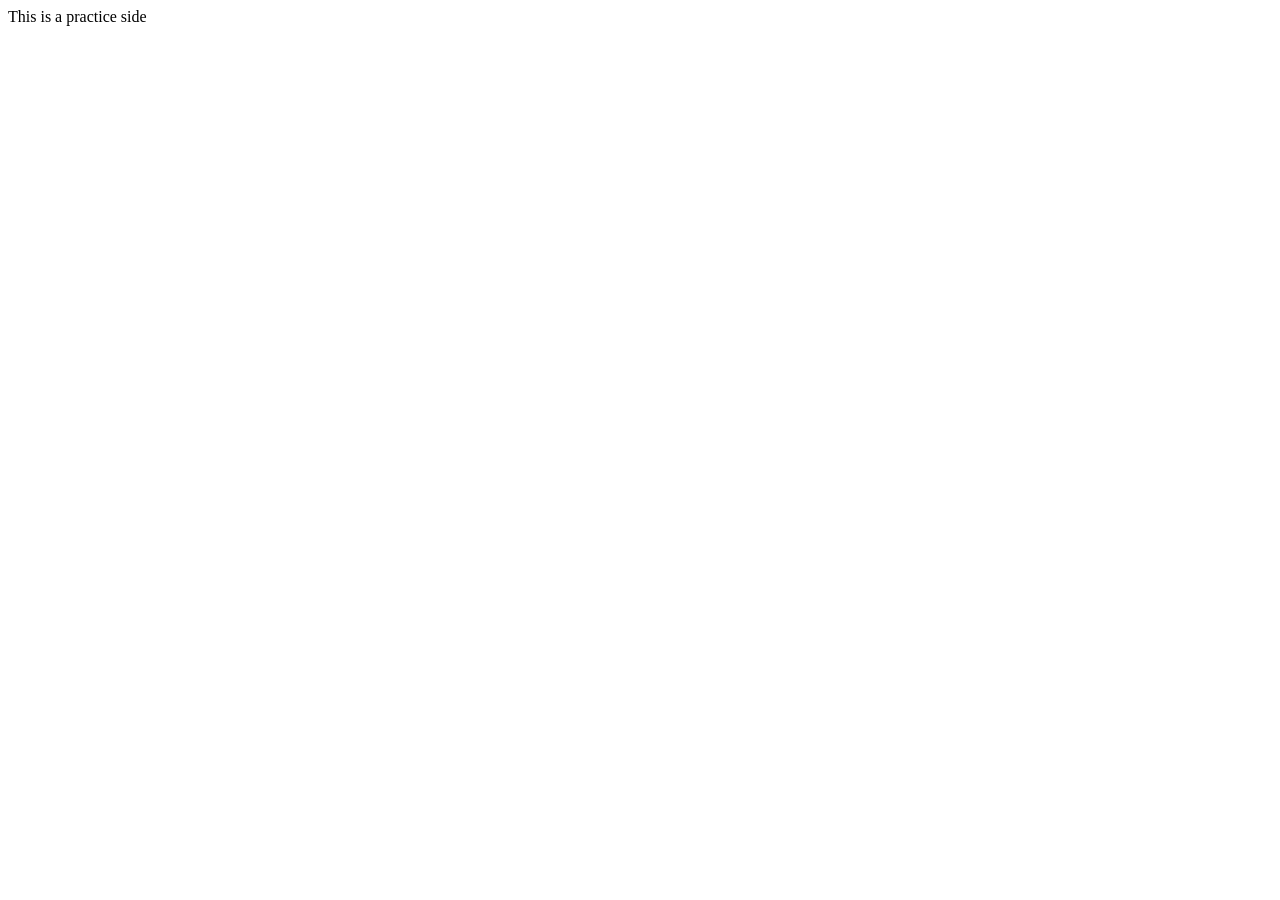
==== Practice.html @ 1744f0db "first commit" ====
<!DOCTYPE html>
<html lang="en">

<head>
    <meta charset="UTF-8">
    <meta name="viewport" content="width=device-width, initial-scale=1.0">
    <title></title>
</head>

<body>
    This is a practice side
</body>

</html>
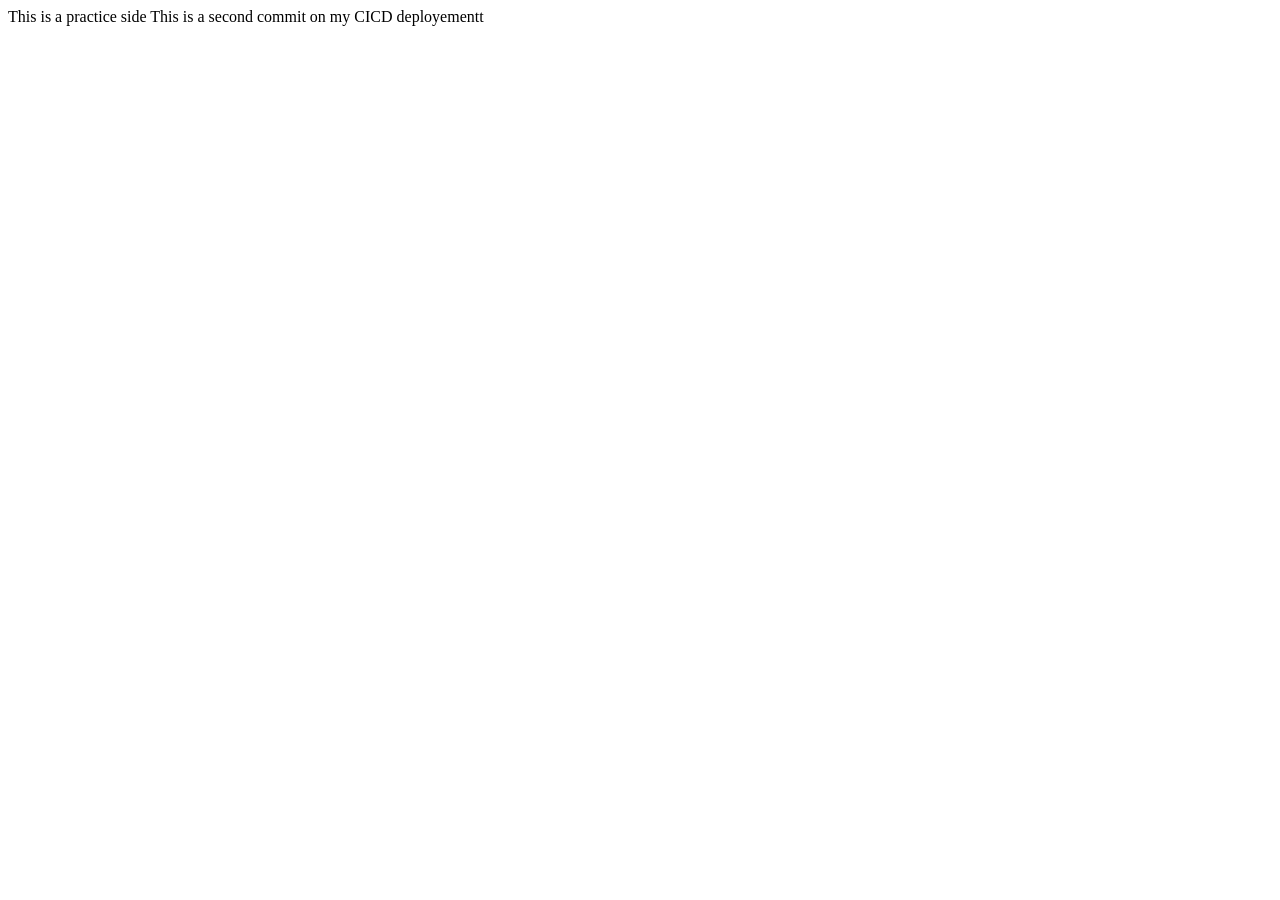
==== commit c5cafa6e: "second comment" ====
--- a/Practice.html
+++ b/Practice.html
@@ -9,6 +9,5 @@
 
 <body>
     This is a practice side
-</body>
-
-</html>+    This is a second commit on my CICD deployementt
+</body>
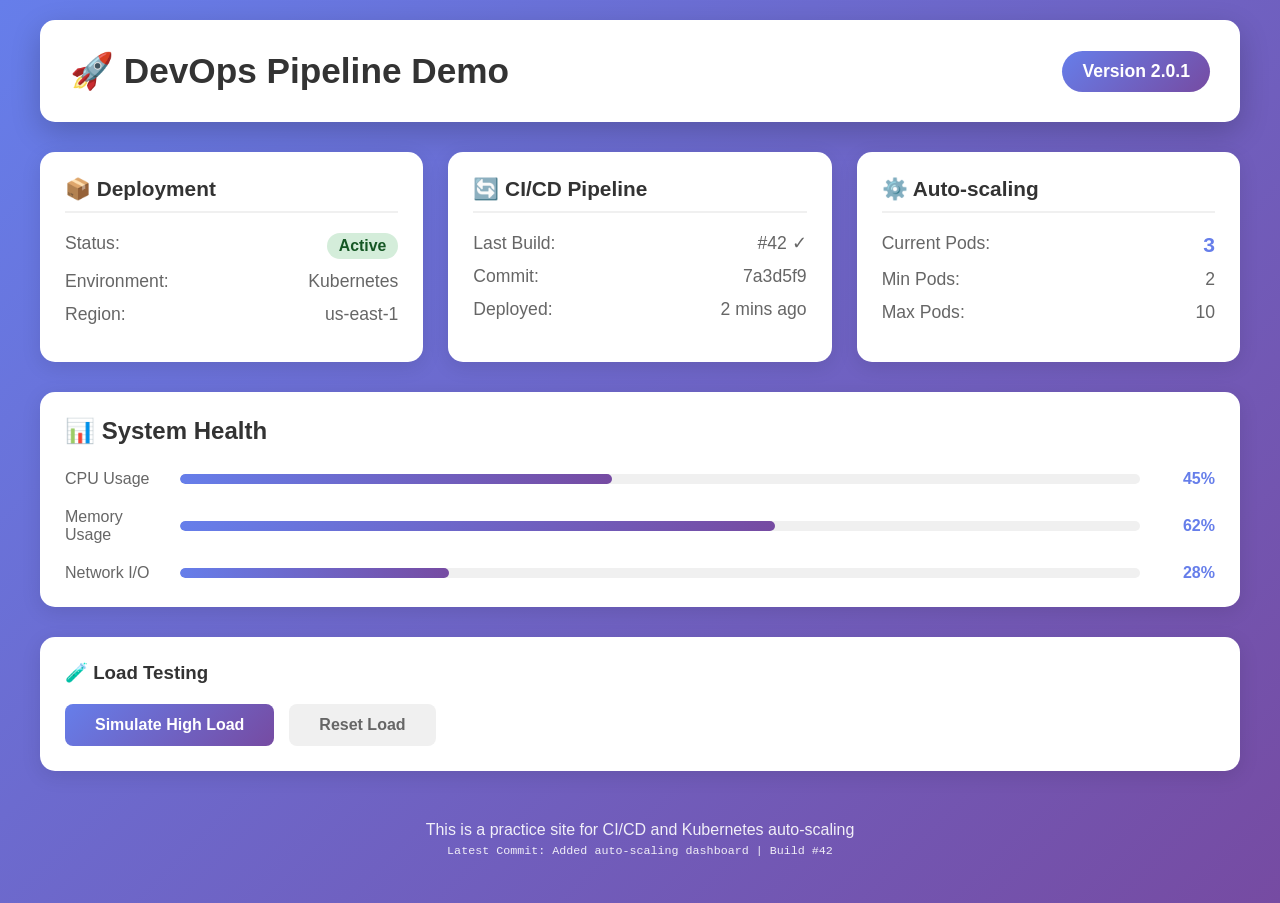
==== commit b6c2521d: "modified code" ====
--- a/Practice.html
+++ b/Practice.html
@@ -4,10 +4,119 @@
 <head>
     <meta charset="UTF-8">
     <meta name="viewport" content="width=device-width, initial-scale=1.0">
-    <title></title>
+    <title>DevOps CI/CD Demo</title>
+    <link rel="stylesheet" href="style.css">
 </head>
 
 <body>
-    This is a practice side
-    This is a second commit on my CICD deployementt
-</body>+    <div class="container">
+        <!-- Header -->
+        <header class="header">
+            <h1>🚀 DevOps Pipeline Demo</h1>
+            <div class="badge">Version 2.0.1</div>
+        </header>
+
+        <!-- Main Content -->
+        <main>
+            <!-- Status Cards -->
+            <div class="card-grid">
+                <div class="card">
+                    <h3>📦 Deployment</h3>
+                    <div class="status-item">
+                        <span>Status:</span>
+                        <span class="status-badge success">Active</span>
+                    </div>
+                    <div class="status-item">
+                        <span>Environment:</span>
+                        <span>Kubernetes</span>
+                    </div>
+                    <div class="status-item">
+                        <span>Region:</span>
+                        <span>us-east-1</span>
+                    </div>
+                </div>
+
+                <div class="card">
+                    <h3>🔄 CI/CD Pipeline</h3>
+                    <div class="status-item">
+                        <span>Last Build:</span>
+                        <span class="success">#42 ✓</span>
+                    </div>
+                    <div class="status-item">
+                        <span>Commit:</span>
+                        <span>7a3d5f9</span>
+                    </div>
+                    <div class="status-item">
+                        <span>Deployed:</span>
+                        <span>2 mins ago</span>
+                    </div>
+                </div>
+
+                <div class="card">
+                    <h3>⚙️ Auto-scaling</h3>
+                    <div class="status-item">
+                        <span>Current Pods:</span>
+                        <span class="highlight">3</span>
+                    </div>
+                    <div class="status-item">
+                        <span>Min Pods:</span>
+                        <span>2</span>
+                    </div>
+                    <div class="status-item">
+                        <span>Max Pods:</span>
+                        <span>10</span>
+                    </div>
+                </div>
+            </div>
+
+            <!-- System Health -->
+            <div class="health-section">
+                <h2>📊 System Health</h2>
+                <div class="health-grid">
+                    <div class="health-item">
+                        <span>CPU Usage</span>
+                        <div class="progress-bar">
+                            <div class="progress-fill" style="width: 45%"></div>
+                        </div>
+                        <span class="percentage">45%</span>
+                    </div>
+                    <div class="health-item">
+                        <span>Memory Usage</span>
+                        <div class="progress-bar">
+                            <div class="progress-fill" style="width: 62%"></div>
+                        </div>
+                        <span class="percentage">62%</span>
+                    </div>
+                    <div class="health-item">
+                        <span>Network I/O</span>
+                        <div class="progress-bar">
+                            <div class="progress-fill" style="width: 28%"></div>
+                        </div>
+                        <span class="percentage">28%</span>
+                    </div>
+                </div>
+            </div>
+
+            <!-- Test Controls -->
+            <div class="test-controls">
+                <h3>🧪 Load Testing</h3>
+                <div class="button-group">
+                    <button class="btn btn-primary" onclick="alert('Load test initiated! Check HPA scaling in K8s')">
+                        Simulate High Load
+                    </button>
+                    <button class="btn btn-secondary" onclick="alert('Load reset. Pods will scale down')">
+                        Reset Load
+                    </button>
+                </div>
+            </div>
+        </main>
+
+        <!-- Footer -->
+        <footer class="footer">
+            <p>This is a practice site for CI/CD and Kubernetes auto-scaling</p>
+            <p class="commit-info">Latest Commit: Added auto-scaling dashboard | Build #42</p>
+        </footer>
+    </div>
+</body>
+
+</html>
--- a/style.css
+++ b/style.css
@@ -0,0 +1,246 @@
+/* Reset and Base Styles */
+* {
+    margin: 0;
+    padding: 0;
+    box-sizing: border-box;
+}
+
+body {
+    font-family: -apple-system, BlinkMacSystemFont, 'Segoe UI', Roboto, Oxygen, Ubuntu, sans-serif;
+    background: linear-gradient(135deg, #667eea 0%, #764ba2 100%);
+    min-height: 100vh;
+    padding: 20px;
+}
+
+.container {
+    max-width: 1200px;
+    margin: 0 auto;
+}
+
+/* Header Styles */
+.header {
+    background: white;
+    border-radius: 15px;
+    padding: 30px;
+    margin-bottom: 30px;
+    box-shadow: 0 10px 30px rgba(0, 0, 0, 0.2);
+    display: flex;
+    justify-content: space-between;
+    align-items: center;
+}
+
+.header h1 {
+    color: #333;
+    font-size: 2.2em;
+}
+
+.badge {
+    background: linear-gradient(135deg, #667eea 0%, #764ba2 100%);
+    color: white;
+    padding: 10px 20px;
+    border-radius: 30px;
+    font-weight: bold;
+    font-size: 1.1em;
+}
+
+/* Card Grid */
+.card-grid {
+    display: grid;
+    grid-template-columns: repeat(auto-fit, minmax(300px, 1fr));
+    gap: 25px;
+    margin-bottom: 30px;
+}
+
+.card {
+    background: white;
+    border-radius: 15px;
+    padding: 25px;
+    box-shadow: 0 5px 20px rgba(0, 0, 0, 0.1);
+    transition: transform 0.3s;
+}
+
+.card:hover {
+    transform: translateY(-5px);
+}
+
+.card h3 {
+    color: #333;
+    margin-bottom: 20px;
+    font-size: 1.3em;
+    border-bottom: 2px solid #f0f0f0;
+    padding-bottom: 10px;
+}
+
+.status-item {
+    display: flex;
+    justify-content: space-between;
+    margin-bottom: 12px;
+    color: #666;
+    font-size: 1.1em;
+}
+
+.status-badge {
+    padding: 4px 12px;
+    border-radius: 20px;
+    font-weight: bold;
+    font-size: 0.9em;
+}
+
+.status-badge.success {
+    background: #d4edda;
+    color: #155724;
+}
+
+.highlight {
+    color: #667eea;
+    font-weight: bold;
+    font-size: 1.2em;
+}
+
+/* Health Section */
+.health-section {
+    background: white;
+    border-radius: 15px;
+    padding: 25px;
+    margin-bottom: 30px;
+    box-shadow: 0 5px 20px rgba(0, 0, 0, 0.1);
+}
+
+.health-section h2 {
+    color: #333;
+    margin-bottom: 25px;
+}
+
+.health-grid {
+    display: grid;
+    gap: 20px;
+}
+
+.health-item {
+    display: grid;
+    grid-template-columns: 100px 1fr 60px;
+    align-items: center;
+    gap: 15px;
+}
+
+.health-item span:first-child {
+    color: #666;
+    font-weight: 500;
+}
+
+.percentage {
+    color: #667eea;
+    font-weight: bold;
+    text-align: right;
+}
+
+.progress-bar {
+    background: #f0f0f0;
+    height: 10px;
+    border-radius: 10px;
+    overflow: hidden;
+}
+
+.progress-fill {
+    height: 100%;
+    background: linear-gradient(90deg, #667eea 0%, #764ba2 100%);
+    border-radius: 10px;
+    transition: width 0.3s;
+}
+
+/* Test Controls */
+.test-controls {
+    background: white;
+    border-radius: 15px;
+    padding: 25px;
+    margin-bottom: 30px;
+    box-shadow: 0 5px 20px rgba(0, 0, 0, 0.1);
+}
+
+.test-controls h3 {
+    color: #333;
+    margin-bottom: 20px;
+}
+
+.button-group {
+    display: flex;
+    gap: 15px;
+    flex-wrap: wrap;
+}
+
+.btn {
+    padding: 12px 30px;
+    border: none;
+    border-radius: 8px;
+    font-size: 1em;
+    font-weight: 600;
+    cursor: pointer;
+    transition: all 0.3s;
+}
+
+.btn-primary {
+    background: linear-gradient(135deg, #667eea 0%, #764ba2 100%);
+    color: white;
+}
+
+.btn-primary:hover {
+    transform: translateY(-2px);
+    box-shadow: 0 5px 15px rgba(102, 126, 234, 0.4);
+}
+
+.btn-secondary {
+    background: #f0f0f0;
+    color: #666;
+}
+
+.btn-secondary:hover {
+    background: #e0e0e0;
+}
+
+/* Footer */
+.footer {
+    text-align: center;
+    color: white;
+    padding: 20px;
+}
+
+.footer p {
+    margin-bottom: 5px;
+    opacity: 0.9;
+}
+
+.commit-info {
+    font-size: 0.9em;
+    opacity: 0.8;
+    font-family: monospace;
+}
+
+/* Responsive Design */
+@media (max-width: 768px) {
+    .header {
+        flex-direction: column;
+        text-align: center;
+        gap: 15px;
+    }
+
+    .header h1 {
+        font-size: 1.8em;
+    }
+
+    .card-grid {
+        grid-template-columns: 1fr;
+    }
+
+    .health-item {
+        grid-template-columns: 1fr;
+        gap: 5px;
+    }
+
+    .button-group {
+        flex-direction: column;
+    }
+
+    .btn {
+        width: 100%;
+    }
+}
